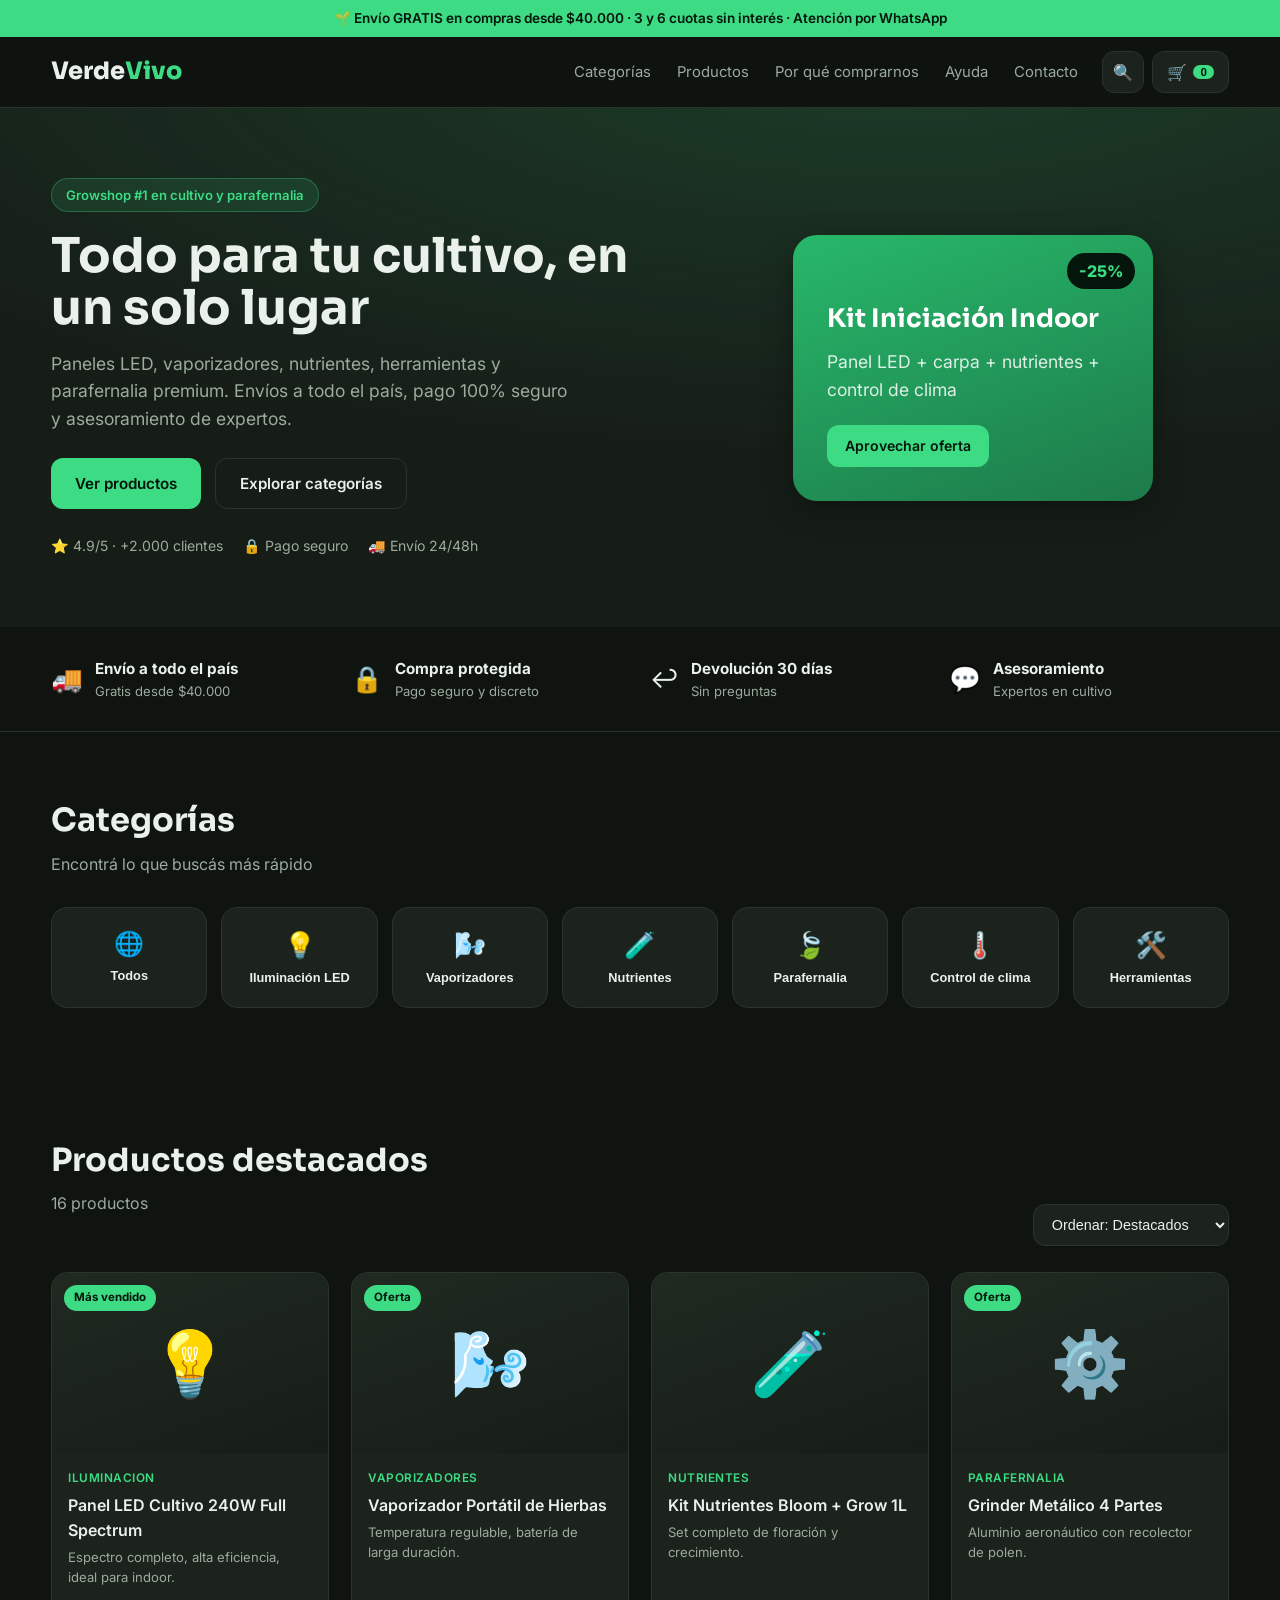
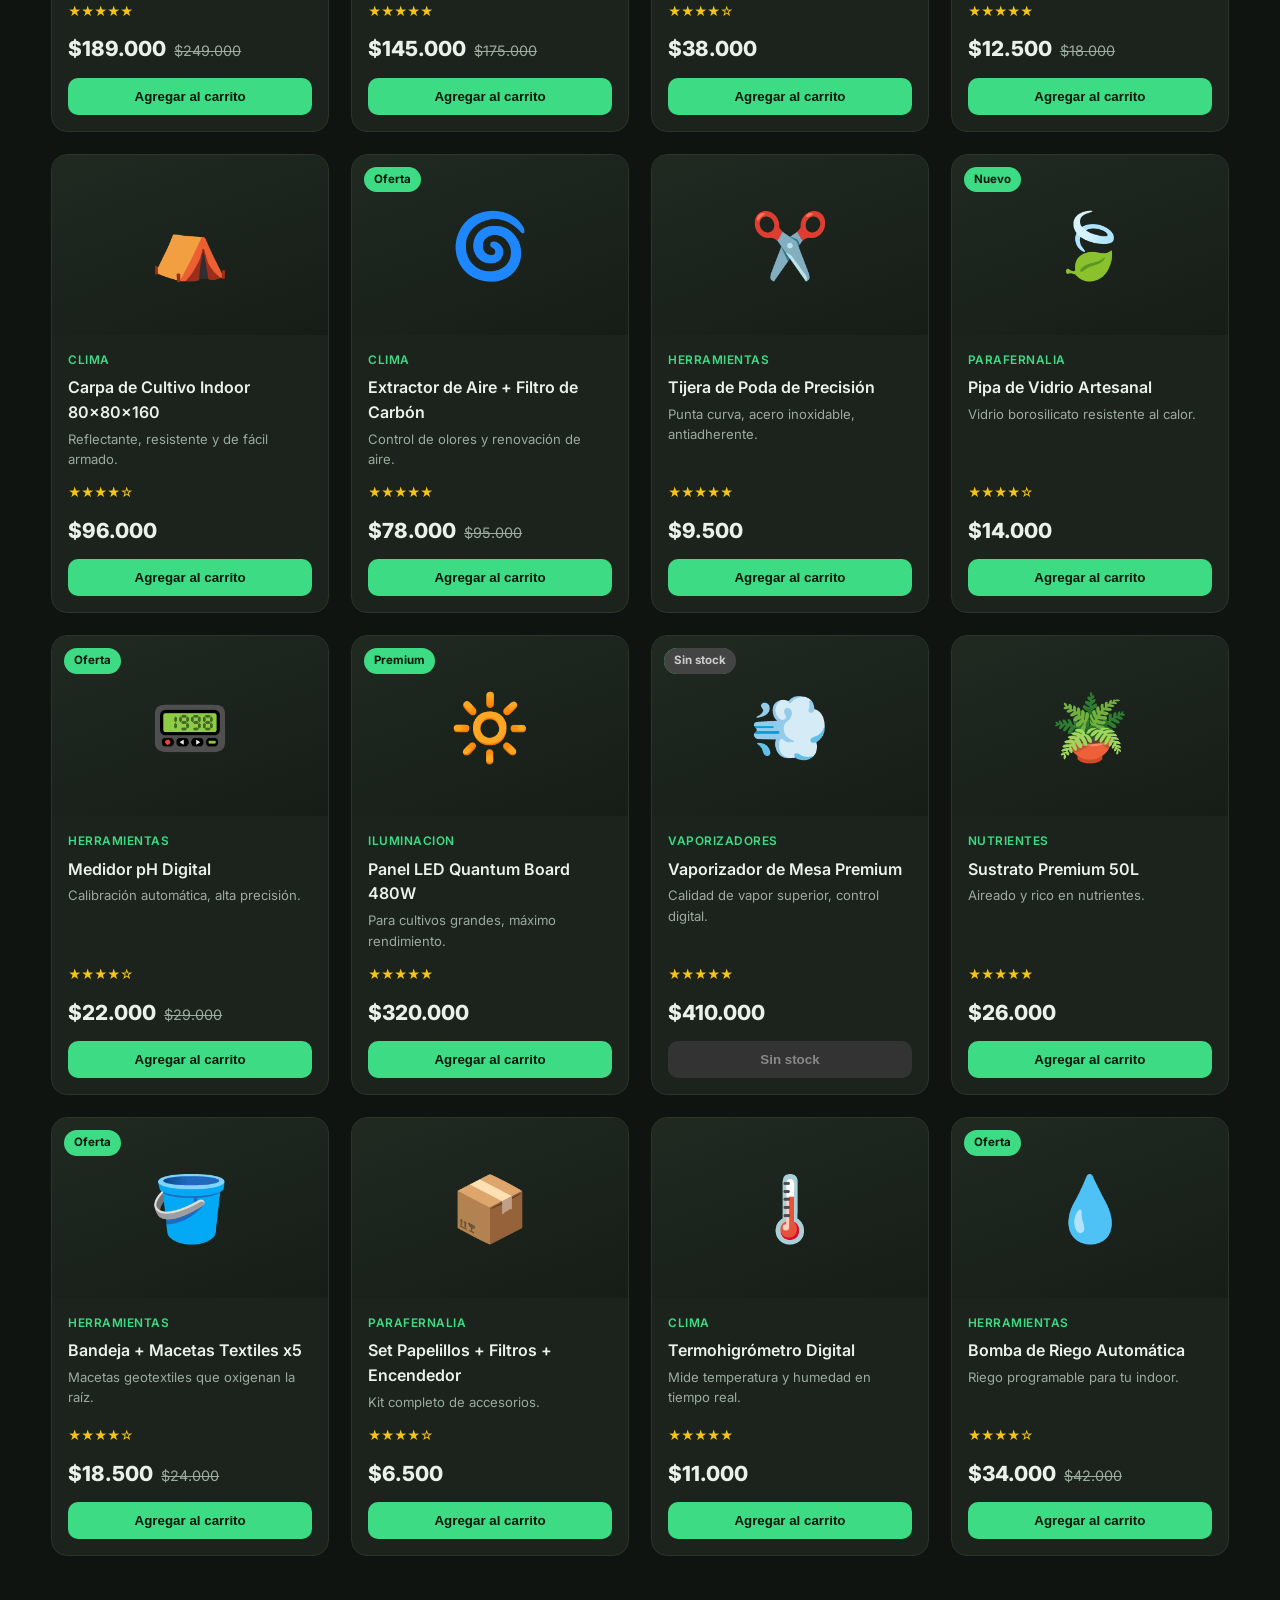
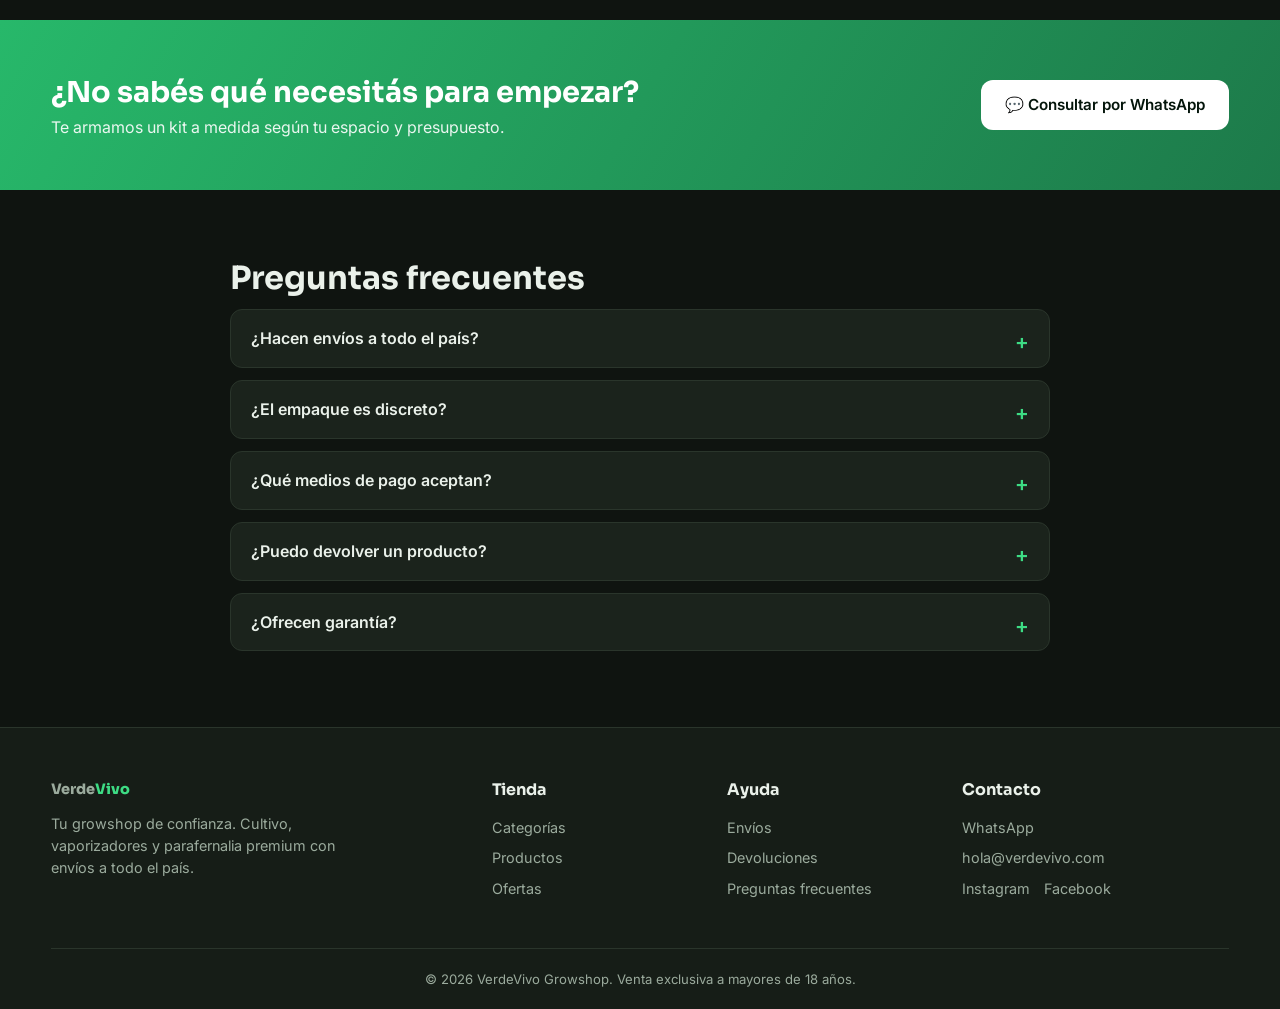
==== index.html @ 356b9be0 "Init tienda verde vivo growshop" ====
<!DOCTYPE html>
<html lang="es">
<head>
<meta charset="UTF-8">
<meta name="viewport" content="width=device-width, initial-scale=1.0">
<title>Verde Vivo Growshop | Cultivo, Vaporizadores y Parafernalia</title>
<meta name="description" content="Growshop online: paneles LED, vaporizadores, nutrientes, parafernalia y herramientas de cultivo. Envíos a todo el país, pago seguro y asesoramiento experto.">
<link rel="preconnect" href="https://fonts.googleapis.com">
<link href="https://fonts.googleapis.com/css2?family=Inter:wght@400;500;600;700;800&family=Sora:wght@600;700;800&display=swap" rel="stylesheet">
<link rel="stylesheet" href="styles.css">
</head>
<body>

<!-- Barra superior de oferta -->
<div class="topbar">
  🌱 Envío GRATIS en compras desde $40.000 · 3 y 6 cuotas sin interés · Atención por WhatsApp
</div>

<!-- Header -->
<header class="header">
  <div class="container header-inner">
    <a href="#" class="logo">Verde<span>Vivo</span></a>

    <nav class="nav" id="nav">
      <a href="#categorias">Categorías</a>
      <a href="#productos">Productos</a>
      <a href="#beneficios">Por qué comprarnos</a>
      <a href="#faq">Ayuda</a>
      <a href="#contacto">Contacto</a>
    </nav>

    <div class="header-actions">
      <button class="icon-btn" id="searchToggle" aria-label="Buscar">🔍</button>
      <button class="icon-btn cart-btn" id="cartToggle" aria-label="Carrito">
        🛒 <span class="cart-count" id="cartCount">0</span>
      </button>
      <button class="icon-btn menu-btn" id="menuToggle" aria-label="Menú">☰</button>
    </div>
  </div>

  <!-- Buscador -->
  <div class="search-bar" id="searchBar">
    <div class="container">
      <input type="text" id="searchInput" placeholder="Buscar productos: vaporizador, panel LED, nutrientes...">
    </div>
  </div>
</header>

<!-- Hero -->
<section class="hero">
  <div class="container hero-inner">
    <div class="hero-text">
      <span class="hero-badge">Growshop #1 en cultivo y parafernalia</span>
      <h1>Todo para tu cultivo, en un solo lugar</h1>
      <p>Paneles LED, vaporizadores, nutrientes, herramientas y parafernalia premium. Envíos a todo el país, pago 100% seguro y asesoramiento de expertos.</p>
      <div class="hero-cta">
        <a href="#productos" class="btn btn-primary">Ver productos</a>
        <a href="#categorias" class="btn btn-ghost">Explorar categorías</a>
      </div>
      <div class="hero-trust">
        <span>⭐ 4.9/5 · +2.000 clientes</span>
        <span>🔒 Pago seguro</span>
        <span>🚚 Envío 24/48h</span>
      </div>
    </div>
    <div class="hero-card">
      <div class="hero-promo">
        <span class="off">-25%</span>
        <h3>Kit Iniciación Indoor</h3>
        <p>Panel LED + carpa + nutrientes + control de clima</p>
        <a href="#productos" class="btn btn-primary btn-sm">Aprovechar oferta</a>
      </div>
    </div>
  </div>
</section>

<!-- Barra de beneficios -->
<section class="benefits" id="beneficios">
  <div class="container benefits-grid">
    <div class="benefit"><span>🚚</span><div><strong>Envío a todo el país</strong><p>Gratis desde $40.000</p></div></div>
    <div class="benefit"><span>🔒</span><div><strong>Compra protegida</strong><p>Pago seguro y discreto</p></div></div>
    <div class="benefit"><span>↩️</span><div><strong>Devolución 30 días</strong><p>Sin preguntas</p></div></div>
    <div class="benefit"><span>💬</span><div><strong>Asesoramiento</strong><p>Expertos en cultivo</p></div></div>
  </div>
</section>

<!-- Categorías -->
<section class="section" id="categorias">
  <div class="container">
    <h2 class="section-title">Categorías</h2>
    <p class="section-sub">Encontrá lo que buscás más rápido</p>
    <div class="cat-grid" id="catGrid">
      <button class="cat-card" data-cat="todos">🌐<span>Todos</span></button>
      <button class="cat-card" data-cat="iluminacion">💡<span>Iluminación LED</span></button>
      <button class="cat-card" data-cat="vaporizadores">🌬️<span>Vaporizadores</span></button>
      <button class="cat-card" data-cat="nutrientes">🧪<span>Nutrientes</span></button>
      <button class="cat-card" data-cat="parafernalia">🍃<span>Parafernalia</span></button>
      <button class="cat-card" data-cat="clima">🌡️<span>Control de clima</span></button>
      <button class="cat-card" data-cat="herramientas">🛠️<span>Herramientas</span></button>
    </div>
  </div>
</section>

<!-- Productos -->
<section class="section" id="productos">
  <div class="container">
    <div class="products-head">
      <div>
        <h2 class="section-title">Productos destacados</h2>
        <p class="section-sub" id="resultCount"></p>
      </div>
      <select id="sortSelect" class="sort-select">
        <option value="destacados">Ordenar: Destacados</option>
        <option value="precio-asc">Precio: menor a mayor</option>
        <option value="precio-desc">Precio: mayor a menor</option>
      </select>
    </div>
    <div class="product-grid" id="productGrid"></div>
    <p class="no-results" id="noResults" hidden>No encontramos productos. Probá con otra búsqueda.</p>
  </div>
</section>

<!-- CTA WhatsApp -->
<section class="cta-band">
  <div class="container cta-inner">
    <div>
      <h2>¿No sabés qué necesitás para empezar?</h2>
      <p>Te armamos un kit a medida según tu espacio y presupuesto.</p>
    </div>
    <a href="https://wa.me/5490000000000" target="_blank" class="btn btn-light">💬 Consultar por WhatsApp</a>
  </div>
</section>

<!-- FAQ -->
<section class="section" id="faq">
  <div class="container narrow">
    <h2 class="section-title">Preguntas frecuentes</h2>
    <div class="faq">
      <details><summary>¿Hacen envíos a todo el país?</summary><p>Sí, enviamos a todo el país en 24/48h hábiles. Envío gratis en compras desde $40.000.</p></details>
      <details><summary>¿El empaque es discreto?</summary><p>Todos nuestros envíos son 100% discretos, sin referencias al contenido.</p></details>
      <details><summary>¿Qué medios de pago aceptan?</summary><p>Tarjetas de crédito/débito (3 y 6 cuotas sin interés), transferencia y billeteras virtuales.</p></details>
      <details><summary>¿Puedo devolver un producto?</summary><p>Sí, tenés 30 días para devoluciones. El producto debe estar sin uso y en su empaque original.</p></details>
      <details><summary>¿Ofrecen garantía?</summary><p>Todos los productos electrónicos tienen garantía oficial del fabricante.</p></details>
    </div>
  </div>
</section>

<!-- Footer -->
<footer class="footer" id="contacto">
  <div class="container footer-grid">
    <div>
      <a href="#" class="logo">Verde<span>Vivo</span></a>
      <p class="footer-desc">Tu growshop de confianza. Cultivo, vaporizadores y parafernalia premium con envíos a todo el país.</p>
    </div>
    <div>
      <h4>Tienda</h4>
      <a href="#categorias">Categorías</a>
      <a href="#productos">Productos</a>
      <a href="#productos">Ofertas</a>
    </div>
    <div>
      <h4>Ayuda</h4>
      <a href="#faq">Envíos</a>
      <a href="#faq">Devoluciones</a>
      <a href="#faq">Preguntas frecuentes</a>
    </div>
    <div>
      <h4>Contacto</h4>
      <a href="https://wa.me/5490000000000" target="_blank">WhatsApp</a>
      <a href="mailto:hola@verdevivo.com">hola@verdevivo.com</a>
      <div class="socials"><a href="#">Instagram</a><a href="#">Facebook</a></div>
    </div>
  </div>
  <div class="footer-bottom container">
    <p>© 2026 VerdeVivo Growshop. Venta exclusiva a mayores de 18 años.</p>
  </div>
</footer>

<!-- Carrito lateral -->
<div class="cart-overlay" id="cartOverlay"></div>
<aside class="cart-drawer" id="cartDrawer">
  <div class="cart-header">
    <h3>Tu carrito</h3>
    <button class="icon-btn" id="cartClose">✕</button>
  </div>
  <div class="cart-items" id="cartItems"></div>
  <div class="cart-footer">
    <div class="cart-total"><span>Total</span><strong id="cartTotal">$0</strong></div>
    <a href="https://wa.me/5490000000000" target="_blank" class="btn btn-primary btn-block">Finalizar compra</a>
    <p class="cart-note">Envío gratis desde $40.000</p>
  </div>
</aside>

<script src="app.js"></script>
</body>
</html>
---- styles.css ----
:root{
  --bg:#0f1410; --bg-2:#161d17; --card:#1b231c; --line:#2a352b;
  --green:#3ddc84; --green-d:#27b86a; --text:#eaf1ea; --muted:#9bab9d;
  --shadow:0 10px 30px rgba(0,0,0,.35); --r:16px;
}
*{box-sizing:border-box;margin:0;padding:0}
body{font-family:'Inter',sans-serif;background:var(--bg);color:var(--text);line-height:1.55}
h1,h2,h3,h4,.logo{font-family:'Sora',sans-serif}
a{color:inherit;text-decoration:none}
img{max-width:100%;display:block}
.container{width:min(1180px,92%);margin:0 auto}
.narrow{width:min(820px,92%)}

/* Topbar */
.topbar{background:var(--green);color:#04150b;text-align:center;font-size:.85rem;font-weight:600;padding:8px 12px}

/* Header */
.header{position:sticky;top:0;z-index:50;background:rgba(15,20,16,.92);backdrop-filter:blur(10px);border-bottom:1px solid var(--line)}
.header-inner{display:flex;align-items:center;gap:24px;padding:14px 0}
.logo{font-size:1.5rem;font-weight:800;color:var(--text)}
.logo span{color:var(--green)}
.nav{display:flex;gap:26px;margin-left:auto;font-size:.93rem}
.nav a{color:var(--muted);transition:.2s}
.nav a:hover{color:var(--text)}
.header-actions{display:flex;gap:8px;align-items:center}
.icon-btn{background:var(--card);border:1px solid var(--line);color:var(--text);width:42px;height:42px;border-radius:12px;cursor:pointer;font-size:1rem;display:flex;align-items:center;justify-content:center;position:relative;transition:.2s}
.icon-btn:hover{border-color:var(--green)}
.cart-btn{width:auto;padding:0 14px;gap:6px}
.cart-count{background:var(--green);color:#04150b;font-size:.72rem;font-weight:700;border-radius:20px;padding:1px 7px}
.menu-btn{display:none}
.search-bar{display:none;border-top:1px solid var(--line);padding:14px 0}
.search-bar.open{display:block}
.search-bar input{width:100%;background:var(--card);border:1px solid var(--line);color:var(--text);padding:14px 18px;border-radius:12px;font-size:1rem}
.search-bar input:focus{outline:none;border-color:var(--green)}

/* Hero */
.hero{background:radial-gradient(1200px 400px at 70% -10%,rgba(61,220,132,.16),transparent),var(--bg-2);padding:70px 0}
.hero-inner{display:grid;grid-template-columns:1.1fr .9fr;gap:40px;align-items:center}
.hero-badge{display:inline-block;background:rgba(61,220,132,.12);color:var(--green);border:1px solid rgba(61,220,132,.3);padding:6px 14px;border-radius:30px;font-size:.82rem;font-weight:600;margin-bottom:18px}
.hero h1{font-size:3rem;line-height:1.08;margin-bottom:16px}
.hero p{color:var(--muted);font-size:1.1rem;max-width:520px;margin-bottom:26px}
.hero-cta{display:flex;gap:14px;flex-wrap:wrap;margin-bottom:26px}
.hero-trust{display:flex;gap:20px;flex-wrap:wrap;color:var(--muted);font-size:.88rem}
.hero-card{display:flex;justify-content:center}
.hero-promo{background:linear-gradient(160deg,var(--green-d),#1d7a4a);border-radius:24px;padding:34px;width:100%;max-width:360px;box-shadow:var(--shadow);position:relative;overflow:hidden}
.hero-promo .off{position:absolute;top:18px;right:18px;background:#04150b;color:var(--green);font-weight:800;padding:6px 12px;border-radius:30px;font-size:1rem}
.hero-promo h3{font-size:1.6rem;color:#fff;margin:30px 0 10px}
.hero-promo p{color:rgba(255,255,255,.85);margin-bottom:22px}

/* Buttons */
.btn{display:inline-flex;align-items:center;justify-content:center;gap:8px;padding:13px 24px;border-radius:12px;font-weight:600;cursor:pointer;border:none;font-size:.95rem;transition:.2s}
.btn-primary{background:var(--green);color:#04150b}
.btn-primary:hover{background:var(--green-d)}
.btn-ghost{background:transparent;color:var(--text);border:1px solid var(--line)}
.btn-ghost:hover{border-color:var(--green)}
.btn-light{background:#fff;color:#04150b}
.btn-sm{padding:10px 18px;font-size:.88rem}
.btn-block{width:100%}

/* Benefits */
.benefits{background:var(--bg);padding:30px 0;border-bottom:1px solid var(--line)}
.benefits-grid{display:grid;grid-template-columns:repeat(4,1fr);gap:20px}
.benefit{display:flex;gap:12px;align-items:center}
.benefit span{font-size:1.6rem}
.benefit strong{display:block;font-size:.95rem}
.benefit p{color:var(--muted);font-size:.82rem}

/* Sections */
.section{padding:64px 0}
.section-title{font-size:2rem;margin-bottom:6px}
.section-sub{color:var(--muted);margin-bottom:30px}

/* Categorías */
.cat-grid{display:grid;grid-template-columns:repeat(7,1fr);gap:14px}
.cat-card{background:var(--card);border:1px solid var(--line);border-radius:var(--r);padding:22px 10px;color:var(--text);cursor:pointer;display:flex;flex-direction:column;align-items:center;gap:10px;font-size:.85rem;font-weight:600;transition:.2s}
.cat-card span{font-size:.8rem}
.cat-card:first-child{font-size:1.5rem}
.cat-card{font-size:1.6rem}
.cat-card span{font-weight:600}
.cat-card:hover,.cat-card.active{border-color:var(--green);background:rgba(61,220,132,.08);transform:translateY(-3px)}

/* Productos */
.products-head{display:flex;justify-content:space-between;align-items:flex-end;gap:16px;margin-bottom:26px;flex-wrap:wrap}
.sort-select{background:var(--card);border:1px solid var(--line);color:var(--text);padding:11px 14px;border-radius:12px;font-size:.9rem;cursor:pointer}
.product-grid{display:grid;grid-template-columns:repeat(4,1fr);gap:22px}
.card{background:var(--card);border:1px solid var(--line);border-radius:var(--r);overflow:hidden;display:flex;flex-direction:column;transition:.2s}
.card:hover{transform:translateY(-5px);border-color:var(--green);box-shadow:var(--shadow)}
.card-img{height:180px;display:flex;align-items:center;justify-content:center;font-size:4rem;background:linear-gradient(160deg,#202a21,#161d17);position:relative}
.card-tag{position:absolute;top:12px;left:12px;background:var(--green);color:#04150b;font-size:.72rem;font-weight:700;padding:4px 10px;border-radius:20px}
.card-tag.out{background:#444;color:#ccc}
.card-body{padding:16px;display:flex;flex-direction:column;flex:1}
.card-cat{color:var(--green);font-size:.74rem;font-weight:600;text-transform:uppercase;letter-spacing:.5px}
.card h3{font-size:1rem;margin:6px 0 4px;font-family:'Inter',sans-serif;font-weight:600}
.card-desc{color:var(--muted);font-size:.82rem;margin-bottom:14px;flex:1}
.card-price{display:flex;align-items:baseline;gap:8px;margin-bottom:12px}
.price{font-size:1.3rem;font-weight:800}
.price-old{color:var(--muted);text-decoration:line-through;font-size:.9rem}
.rating{color:#f5c518;font-size:.8rem;margin-bottom:12px}
.add-btn{background:var(--green);color:#04150b;border:none;padding:11px;border-radius:10px;font-weight:700;cursor:pointer;transition:.2s}
.add-btn:hover{background:var(--green-d)}
.add-btn:disabled{background:#333;color:#888;cursor:not-allowed}
.no-results{text-align:center;color:var(--muted);padding:40px}

/* CTA band */
.cta-band{background:linear-gradient(120deg,var(--green-d),#1d7a4a);padding:50px 0}
.cta-inner{display:flex;justify-content:space-between;align-items:center;gap:24px;flex-wrap:wrap}
.cta-band h2{color:#fff;font-size:1.8rem}
.cta-band p{color:rgba(255,255,255,.9)}

/* FAQ */
.faq details{background:var(--card);border:1px solid var(--line);border-radius:12px;padding:16px 20px;margin-bottom:12px;cursor:pointer}
.faq summary{font-weight:600;list-style:none}
.faq summary::-webkit-details-marker{display:none}
.faq summary::after{content:'+';float:right;color:var(--green);font-size:1.3rem}
.faq details[open] summary::after{content:'–'}
.faq p{color:var(--muted);margin-top:12px}

/* Footer */
.footer{background:var(--bg-2);border-top:1px solid var(--line);padding:50px 0 0}
.footer-grid{display:grid;grid-template-columns:2fr 1fr 1fr 1.3fr;gap:30px}
.footer h4{margin-bottom:14px;font-size:1rem}
.footer a{display:block;color:var(--muted);font-size:.9rem;margin-bottom:8px;transition:.2s}
.footer a:hover{color:var(--green)}
.footer-desc{color:var(--muted);font-size:.9rem;margin-top:12px;max-width:300px}
.socials{display:flex;gap:14px;margin-top:8px}
.socials a{margin:0}
.footer-bottom{border-top:1px solid var(--line);margin-top:40px;padding:20px 0;color:var(--muted);font-size:.82rem;text-align:center}

/* Carrito */
.cart-overlay{position:fixed;inset:0;background:rgba(0,0,0,.5);opacity:0;visibility:hidden;transition:.3s;z-index:60}
.cart-overlay.open{opacity:1;visibility:visible}
.cart-drawer{position:fixed;top:0;right:0;width:min(400px,90%);height:100%;background:var(--bg-2);border-left:1px solid var(--line);transform:translateX(100%);transition:.3s;z-index:70;display:flex;flex-direction:column}
.cart-drawer.open{transform:translateX(0)}
.cart-header{display:flex;justify-content:space-between;align-items:center;padding:20px;border-bottom:1px solid var(--line)}
.cart-items{flex:1;overflow-y:auto;padding:16px 20px}
.cart-empty{color:var(--muted);text-align:center;padding:40px 0}
.cart-item{display:flex;gap:12px;padding:12px 0;border-bottom:1px solid var(--line);align-items:center}
.cart-item-emoji{font-size:2rem;width:50px;text-align:center}
.cart-item-info{flex:1}
.cart-item-info h4{font-size:.9rem;font-family:'Inter',sans-serif;font-weight:600}
.cart-item-info .ci-price{color:var(--green);font-weight:700;font-size:.9rem}
.qty{display:flex;align-items:center;gap:8px;margin-top:6px}
.qty button{background:var(--card);border:1px solid var(--line);color:var(--text);width:24px;height:24px;border-radius:6px;cursor:pointer}
.ci-remove{background:none;border:none;color:var(--muted);cursor:pointer;font-size:1.1rem}
.cart-footer{padding:20px;border-top:1px solid var(--line)}
.cart-total{display:flex;justify-content:space-between;margin-bottom:14px;font-size:1.1rem}
.cart-total strong{font-size:1.4rem;color:var(--green)}
.cart-note{text-align:center;color:var(--muted);font-size:.8rem;margin-top:10px}

/* Responsive */
@media(max-width:900px){
  .hero-inner{grid-template-columns:1fr}
  .hero h1{font-size:2.2rem}
  .benefits-grid{grid-template-columns:repeat(2,1fr)}
  .cat-grid{grid-template-columns:repeat(4,1fr)}
  .product-grid{grid-template-columns:repeat(2,1fr)}
  .footer-grid{grid-template-columns:1fr 1fr}
  .nav{display:none;position:absolute;top:100%;left:0;right:0;flex-direction:column;background:var(--bg-2);padding:16px;border-bottom:1px solid var(--line)}
  .nav.open{display:flex}
  .menu-btn{display:flex}
}
@media(max-width:540px){
  .cat-grid{grid-template-columns:repeat(3,1fr)}
  .product-grid{grid-template-columns:1fr 1fr}
  .footer-grid{grid-template-columns:1fr}
  .hero h1{font-size:1.9rem}
}
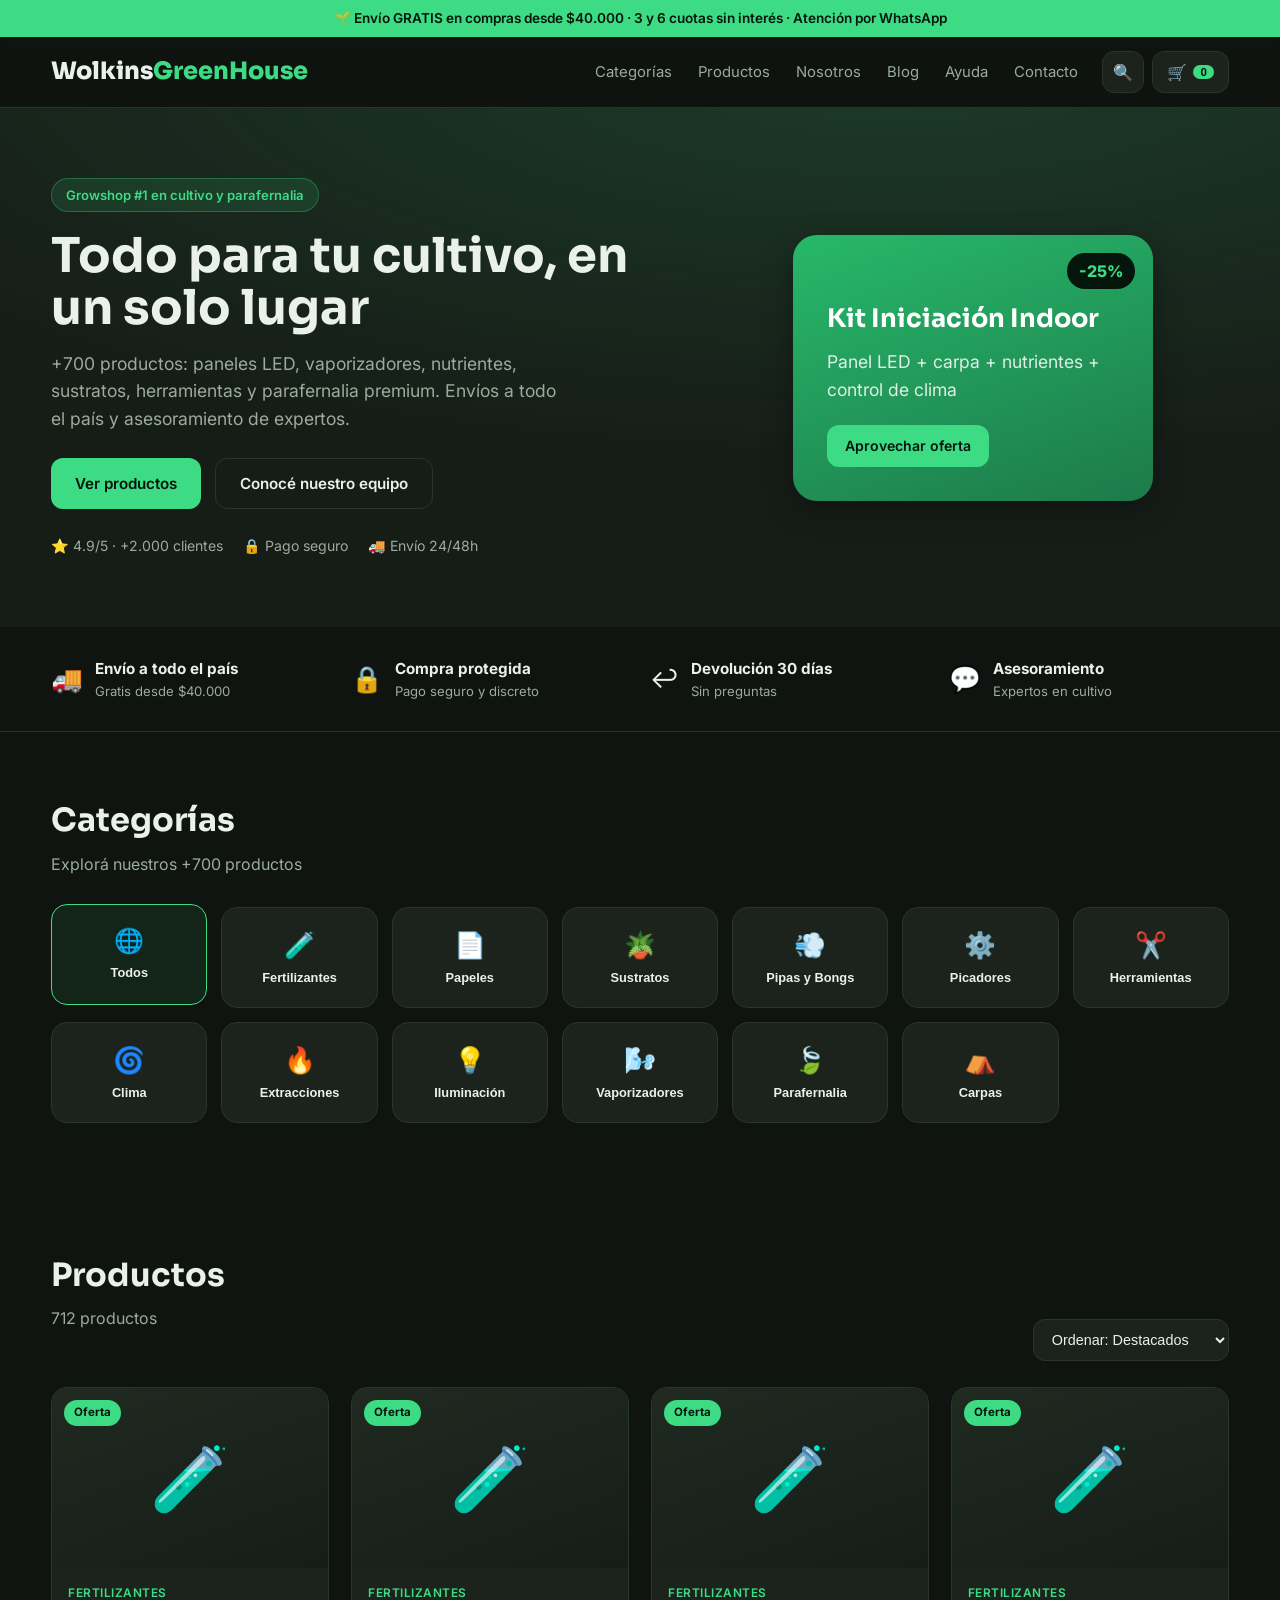
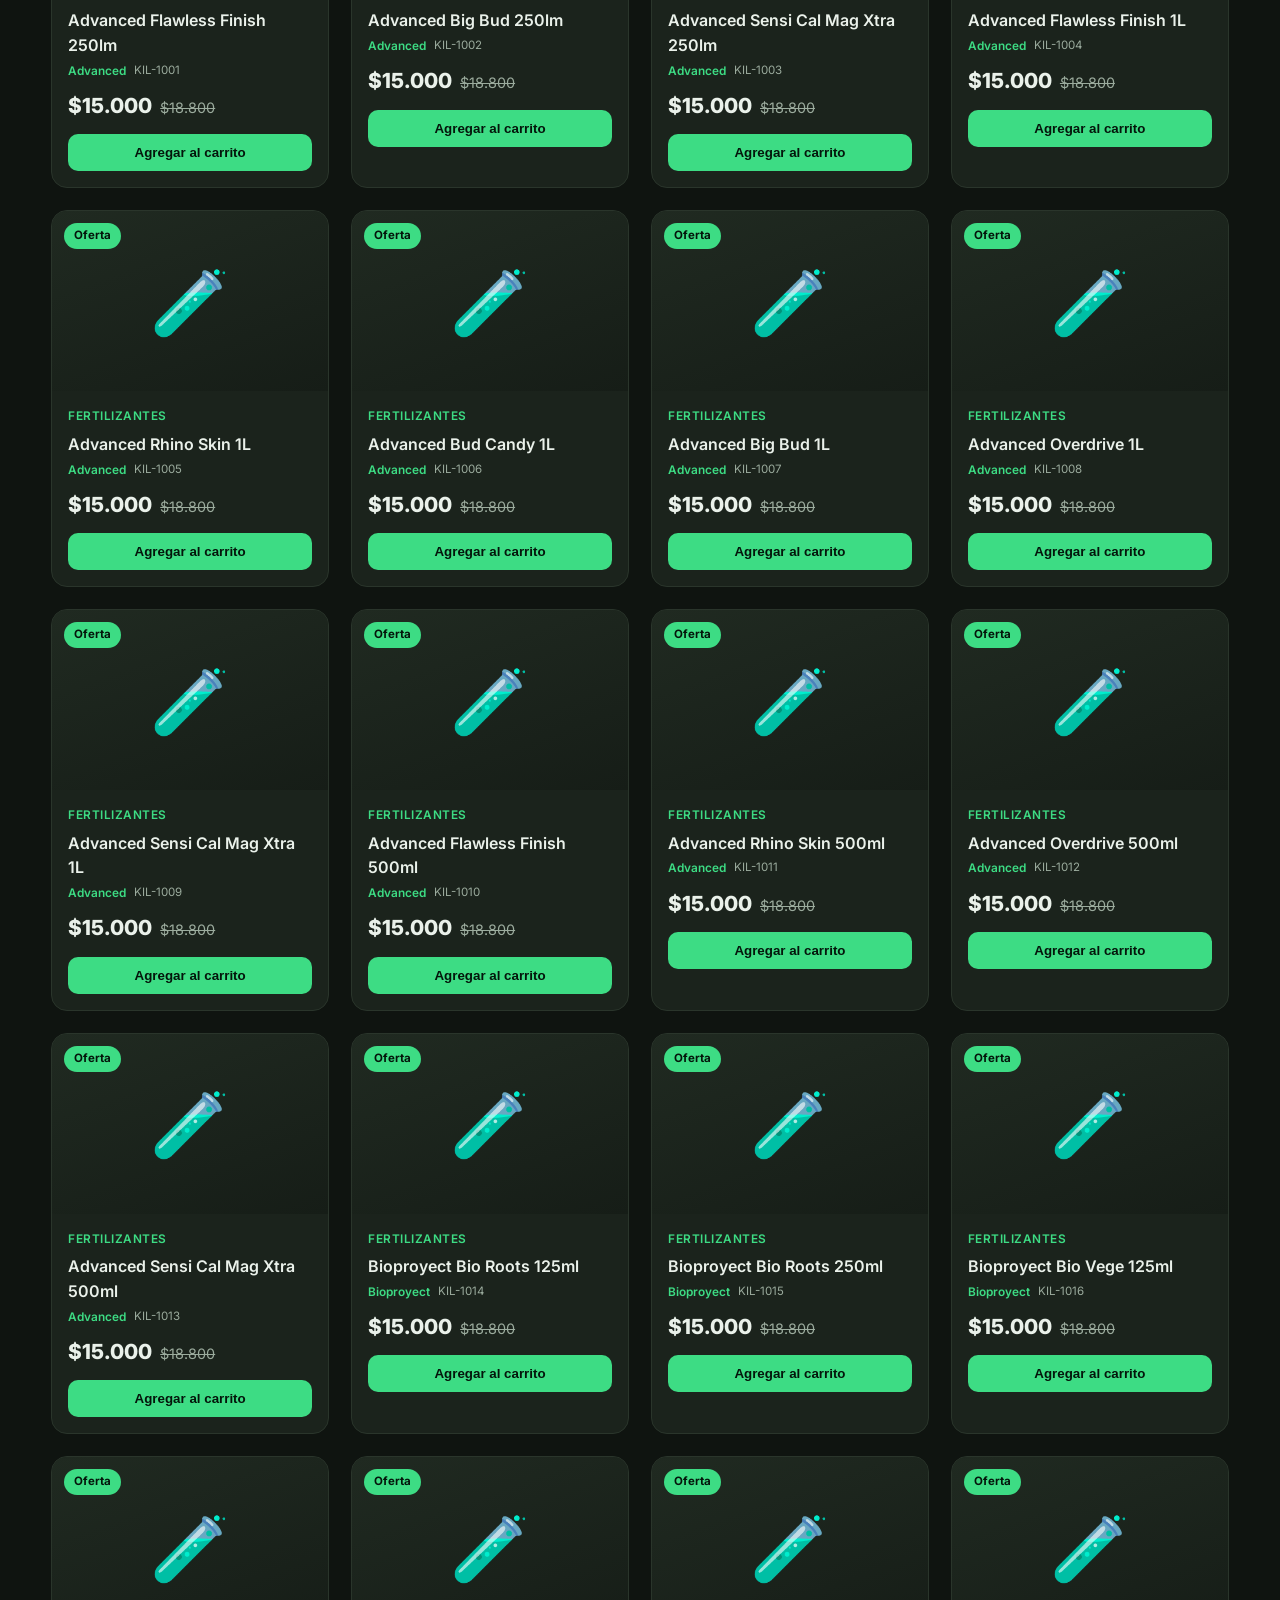
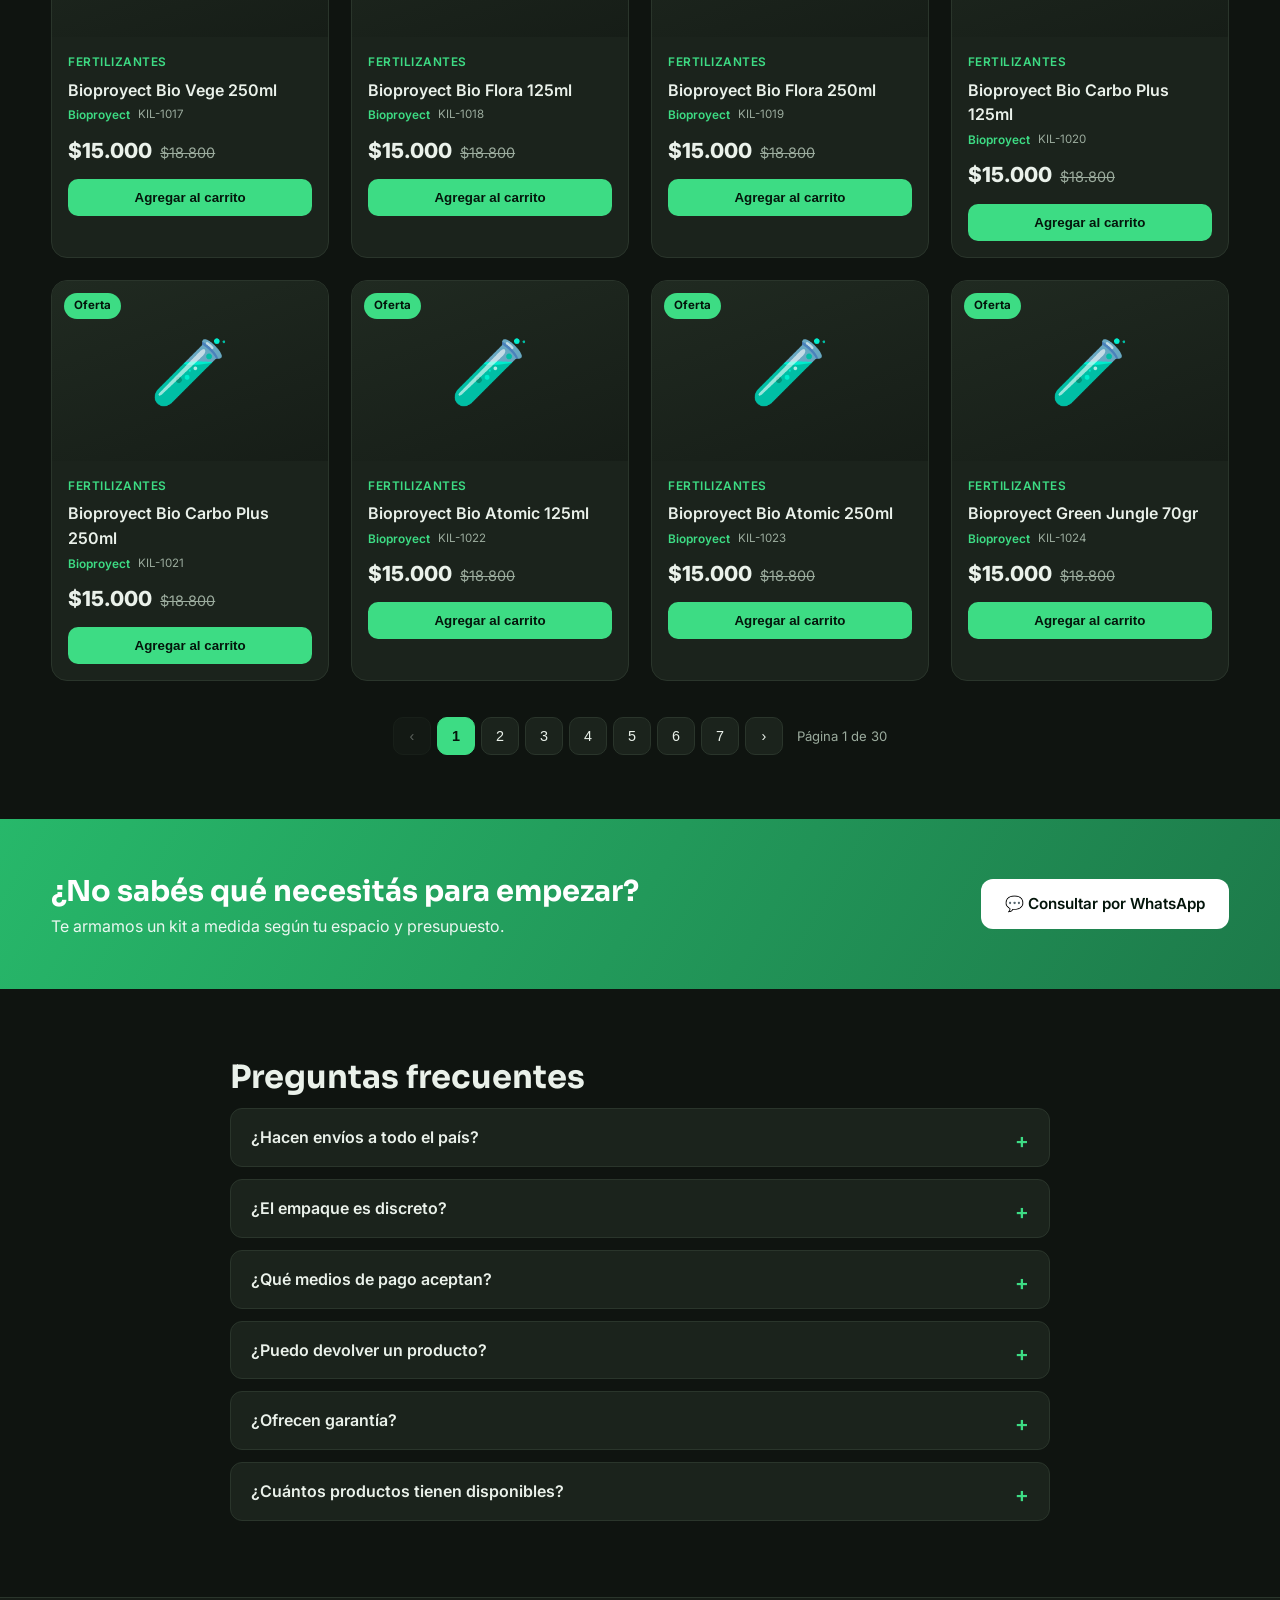
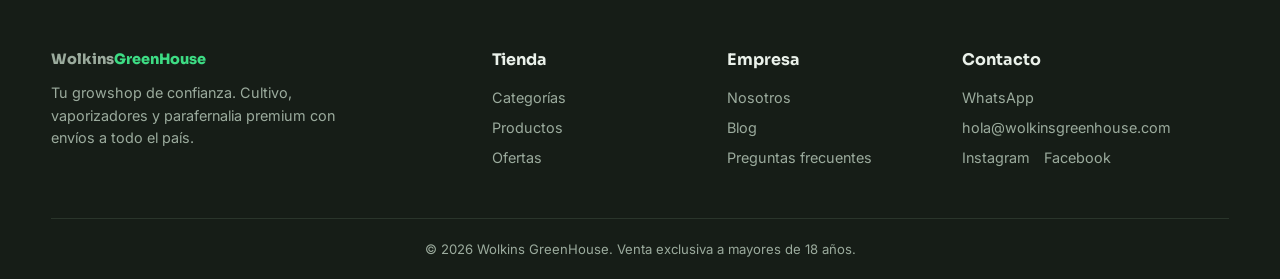
==== commit 13845ab3: "Wolkins GreenHouse: 712 productos reales, Nosotros y Blog" ====
--- a/index.html
+++ b/index.html
@@ -3,7 +3,7 @@
 <head>
 <meta charset="UTF-8">
 <meta name="viewport" content="width=device-width, initial-scale=1.0">
-<title>Verde Vivo Growshop | Cultivo, Vaporizadores y Parafernalia</title>
+<title>Wolkins GreenHouse | Cultivo, Vaporizadores y Parafernalia</title>
 <meta name="description" content="Growshop online: paneles LED, vaporizadores, nutrientes, parafernalia y herramientas de cultivo. Envíos a todo el país, pago seguro y asesoramiento experto.">
 <link rel="preconnect" href="https://fonts.googleapis.com">
 <link href="https://fonts.googleapis.com/css2?family=Inter:wght@400;500;600;700;800&family=Sora:wght@600;700;800&display=swap" rel="stylesheet">
@@ -11,7 +11,7 @@
 </head>
 <body>
 
-<!-- Barra superior de oferta -->
+<!-- Barra superior -->
 <div class="topbar">
   🌱 Envío GRATIS en compras desde $40.000 · 3 y 6 cuotas sin interés · Atención por WhatsApp
 </div>
@@ -19,12 +19,13 @@
 <!-- Header -->
 <header class="header">
   <div class="container header-inner">
-    <a href="#" class="logo">Verde<span>Vivo</span></a>
+    <a href="index.html" class="logo">Wolkins<span>GreenHouse</span></a>
 
     <nav class="nav" id="nav">
       <a href="#categorias">Categorías</a>
       <a href="#productos">Productos</a>
-      <a href="#beneficios">Por qué comprarnos</a>
+      <a href="nosotros.html">Nosotros</a>
+      <a href="blog.html">Blog</a>
       <a href="#faq">Ayuda</a>
       <a href="#contacto">Contacto</a>
     </nav>
@@ -38,7 +39,6 @@
     </div>
   </div>
 
-  <!-- Buscador -->
   <div class="search-bar" id="searchBar">
     <div class="container">
       <input type="text" id="searchInput" placeholder="Buscar productos: vaporizador, panel LED, nutrientes...">
@@ -52,10 +52,10 @@
     <div class="hero-text">
       <span class="hero-badge">Growshop #1 en cultivo y parafernalia</span>
       <h1>Todo para tu cultivo, en un solo lugar</h1>
-      <p>Paneles LED, vaporizadores, nutrientes, herramientas y parafernalia premium. Envíos a todo el país, pago 100% seguro y asesoramiento de expertos.</p>
+      <p>+700 productos: paneles LED, vaporizadores, nutrientes, sustratos, herramientas y parafernalia premium. Envíos a todo el país y asesoramiento de expertos.</p>
       <div class="hero-cta">
         <a href="#productos" class="btn btn-primary">Ver productos</a>
-        <a href="#categorias" class="btn btn-ghost">Explorar categorías</a>
+        <a href="nosotros.html" class="btn btn-ghost">Conocé nuestro equipo</a>
       </div>
       <div class="hero-trust">
         <span>⭐ 4.9/5 · +2.000 clientes</span>
@@ -74,7 +74,7 @@
   </div>
 </section>
 
-<!-- Barra de beneficios -->
+<!-- Beneficios -->
 <section class="benefits" id="beneficios">
   <div class="container benefits-grid">
     <div class="benefit"><span>🚚</span><div><strong>Envío a todo el país</strong><p>Gratis desde $40.000</p></div></div>
@@ -88,15 +88,21 @@
 <section class="section" id="categorias">
   <div class="container">
     <h2 class="section-title">Categorías</h2>
-    <p class="section-sub">Encontrá lo que buscás más rápido</p>
+    <p class="section-sub">Explorá nuestros +700 productos</p>
     <div class="cat-grid" id="catGrid">
-      <button class="cat-card" data-cat="todos">🌐<span>Todos</span></button>
-      <button class="cat-card" data-cat="iluminacion">💡<span>Iluminación LED</span></button>
+      <button class="cat-card active" data-cat="todos">🌐<span>Todos</span></button>
+      <button class="cat-card" data-cat="fertilizantes">🧪<span>Fertilizantes</span></button>
+      <button class="cat-card" data-cat="papeles">📄<span>Papeles</span></button>
+      <button class="cat-card" data-cat="sustratos">🪴<span>Sustratos</span></button>
+      <button class="cat-card" data-cat="pipas">💨<span>Pipas y Bongs</span></button>
+      <button class="cat-card" data-cat="picadores">⚙️<span>Picadores</span></button>
+      <button class="cat-card" data-cat="herramientas">✂️<span>Herramientas</span></button>
+      <button class="cat-card" data-cat="clima">🌀<span>Clima</span></button>
+      <button class="cat-card" data-cat="extracciones">🔥<span>Extracciones</span></button>
+      <button class="cat-card" data-cat="iluminacion">💡<span>Iluminación</span></button>
       <button class="cat-card" data-cat="vaporizadores">🌬️<span>Vaporizadores</span></button>
-      <button class="cat-card" data-cat="nutrientes">🧪<span>Nutrientes</span></button>
       <button class="cat-card" data-cat="parafernalia">🍃<span>Parafernalia</span></button>
-      <button class="cat-card" data-cat="clima">🌡️<span>Control de clima</span></button>
-      <button class="cat-card" data-cat="herramientas">🛠️<span>Herramientas</span></button>
+      <button class="cat-card" data-cat="carpas">⛺<span>Carpas</span></button>
     </div>
   </div>
 </section>
@@ -106,17 +112,20 @@
   <div class="container">
     <div class="products-head">
       <div>
-        <h2 class="section-title">Productos destacados</h2>
+        <h2 class="section-title">Productos</h2>
         <p class="section-sub" id="resultCount"></p>
       </div>
       <select id="sortSelect" class="sort-select">
         <option value="destacados">Ordenar: Destacados</option>
         <option value="precio-asc">Precio: menor a mayor</option>
         <option value="precio-desc">Precio: mayor a menor</option>
+        <option value="nombre">Nombre A–Z</option>
       </select>
     </div>
     <div class="product-grid" id="productGrid"></div>
     <p class="no-results" id="noResults" hidden>No encontramos productos. Probá con otra búsqueda.</p>
+    <!-- Paginación -->
+    <div class="pagination" id="pagination"></div>
   </div>
 </section>
 
@@ -141,6 +150,7 @@
       <details><summary>¿Qué medios de pago aceptan?</summary><p>Tarjetas de crédito/débito (3 y 6 cuotas sin interés), transferencia y billeteras virtuales.</p></details>
       <details><summary>¿Puedo devolver un producto?</summary><p>Sí, tenés 30 días para devoluciones. El producto debe estar sin uso y en su empaque original.</p></details>
       <details><summary>¿Ofrecen garantía?</summary><p>Todos los productos electrónicos tienen garantía oficial del fabricante.</p></details>
+      <details><summary>¿Cuántos productos tienen disponibles?</summary><p>Contamos con más de 700 productos en stock entre fertilizantes, sustratos, iluminación, vaporizadores, parafernalia y mucho más.</p></details>
     </div>
   </div>
 </section>
@@ -149,7 +159,7 @@
 <footer class="footer" id="contacto">
   <div class="container footer-grid">
     <div>
-      <a href="#" class="logo">Verde<span>Vivo</span></a>
+      <a href="index.html" class="logo">Wolkins<span>GreenHouse</span></a>
       <p class="footer-desc">Tu growshop de confianza. Cultivo, vaporizadores y parafernalia premium con envíos a todo el país.</p>
     </div>
     <div>
@@ -159,20 +169,20 @@
       <a href="#productos">Ofertas</a>
     </div>
     <div>
-      <h4>Ayuda</h4>
-      <a href="#faq">Envíos</a>
-      <a href="#faq">Devoluciones</a>
+      <h4>Empresa</h4>
+      <a href="nosotros.html">Nosotros</a>
+      <a href="blog.html">Blog</a>
       <a href="#faq">Preguntas frecuentes</a>
     </div>
     <div>
       <h4>Contacto</h4>
       <a href="https://wa.me/5490000000000" target="_blank">WhatsApp</a>
-      <a href="mailto:hola@verdevivo.com">hola@verdevivo.com</a>
+      <a href="mailto:hola@wolkinsgreenhouse.com">hola@wolkinsgreenhouse.com</a>
       <div class="socials"><a href="#">Instagram</a><a href="#">Facebook</a></div>
     </div>
   </div>
   <div class="footer-bottom container">
-    <p>© 2026 VerdeVivo Growshop. Venta exclusiva a mayores de 18 años.</p>
+    <p>© 2026 Wolkins GreenHouse. Venta exclusiva a mayores de 18 años.</p>
   </div>
 </footer>
 
@@ -186,11 +196,12 @@
   <div class="cart-items" id="cartItems"></div>
   <div class="cart-footer">
     <div class="cart-total"><span>Total</span><strong id="cartTotal">$0</strong></div>
-    <a href="https://wa.me/5490000000000" target="_blank" class="btn btn-primary btn-block">Finalizar compra</a>
+    <a href="https://wa.me/5490000000000" target="_blank" class="btn btn-primary btn-block">Finalizar compra por WhatsApp</a>
     <p class="cart-note">Envío gratis desde $40.000</p>
   </div>
 </aside>
 
+<script src="products-data.js"></script>
 <script src="app.js"></script>
 </body>
 </html>
--- a/styles.css
+++ b/styles.css
@@ -147,6 +147,54 @@
 .cart-total strong{font-size:1.4rem;color:var(--green)}
 .cart-note{text-align:center;color:var(--muted);font-size:.8rem;margin-top:10px}
 
+/* Nav active */
+.nav-active{color:var(--text) !important}
+
+/* Card meta (vendor/sku) */
+.card-meta{display:flex;gap:8px;margin-bottom:10px;flex-wrap:wrap}
+.card-vendor{color:var(--green);font-size:.74rem;font-weight:600}
+.card-sku{color:var(--muted);font-size:.72rem}
+
+/* Paginación */
+.pagination{margin-top:36px;display:flex;justify-content:center}
+.pag-inner{display:flex;align-items:center;gap:6px;flex-wrap:wrap;justify-content:center}
+.pag-btn{background:var(--card);border:1px solid var(--line);color:var(--text);width:38px;height:38px;border-radius:10px;cursor:pointer;font-size:.9rem;transition:.2s;display:flex;align-items:center;justify-content:center}
+.pag-btn:hover:not(:disabled){border-color:var(--green);color:var(--green)}
+.pag-btn.active{background:var(--green);color:#04150b;border-color:var(--green);font-weight:700}
+.pag-btn:disabled{opacity:.35;cursor:not-allowed}
+.pag-info{color:var(--muted);font-size:.82rem;margin-left:8px}
+
+/* Page hero (Nosotros / Blog) */
+.page-hero{background:radial-gradient(900px 300px at 60% -20%,rgba(61,220,132,.14),transparent),var(--bg-2);padding:56px 0;text-align:center}
+.page-hero h1{font-size:2.6rem;margin:14px 0 10px}
+.page-hero p{color:var(--muted);font-size:1.05rem;max-width:540px;margin:0 auto}
+
+/* Nosotros — about blocks */
+.about-block{display:flex;gap:24px;align-items:flex-start;margin-bottom:48px;background:var(--card);border:1px solid var(--line);border-radius:var(--r);padding:28px}
+.about-icon{font-size:2.4rem;flex-shrink:0;margin-top:4px}
+.about-block h2{font-size:1.3rem;margin-bottom:10px}
+.about-block p{color:var(--muted);margin-bottom:10px;line-height:1.65}
+.about-block p:last-child{margin-bottom:0}
+
+/* Values grid */
+.values-grid{display:grid;grid-template-columns:repeat(4,1fr);gap:20px;margin-top:10px}
+.value-card{background:var(--card);border:1px solid var(--line);border-radius:var(--r);padding:28px 22px;text-align:center}
+.value-card span{font-size:2.2rem;display:block;margin-bottom:12px}
+.value-card h3{font-size:1rem;margin-bottom:8px}
+.value-card p{color:var(--muted);font-size:.87rem;line-height:1.6}
+
+/* Blog grid */
+.blog-grid{display:grid;grid-template-columns:repeat(3,1fr);gap:24px}
+.blog-card{background:var(--card);border:1px solid var(--line);border-radius:var(--r);overflow:hidden;display:flex;flex-direction:column;transition:.2s}
+.blog-card:hover{transform:translateY(-4px);border-color:var(--green);box-shadow:var(--shadow)}
+.blog-img{height:140px;display:flex;align-items:center;justify-content:center;font-size:3.5rem;background:linear-gradient(160deg,#202a21,#161d17)}
+.blog-body{padding:20px;flex:1;display:flex;flex-direction:column}
+.blog-tag{display:inline-block;background:rgba(61,220,132,.12);color:var(--green);border:1px solid rgba(61,220,132,.25);padding:3px 10px;border-radius:20px;font-size:.72rem;font-weight:600;margin-bottom:10px}
+.blog-body h3{font-size:1rem;margin-bottom:8px;font-family:'Inter',sans-serif;font-weight:600;line-height:1.4}
+.blog-body p{color:var(--muted);font-size:.84rem;line-height:1.6;flex:1;margin-bottom:14px}
+.blog-link{color:var(--green);font-size:.87rem;font-weight:600;transition:.2s}
+.blog-link:hover{color:var(--green-d)}
+
 /* Responsive */
 @media(max-width:900px){
   .hero-inner{grid-template-columns:1fr}
@@ -158,10 +206,16 @@
   .nav{display:none;position:absolute;top:100%;left:0;right:0;flex-direction:column;background:var(--bg-2);padding:16px;border-bottom:1px solid var(--line)}
   .nav.open{display:flex}
   .menu-btn{display:flex}
+  .values-grid{grid-template-columns:repeat(2,1fr)}
+  .blog-grid{grid-template-columns:repeat(2,1fr)}
+  .about-block{flex-direction:column;gap:14px}
 }
 @media(max-width:540px){
   .cat-grid{grid-template-columns:repeat(3,1fr)}
   .product-grid{grid-template-columns:1fr 1fr}
   .footer-grid{grid-template-columns:1fr}
   .hero h1{font-size:1.9rem}
+  .page-hero h1{font-size:2rem}
+  .values-grid{grid-template-columns:1fr 1fr}
+  .blog-grid{grid-template-columns:1fr}
 }
